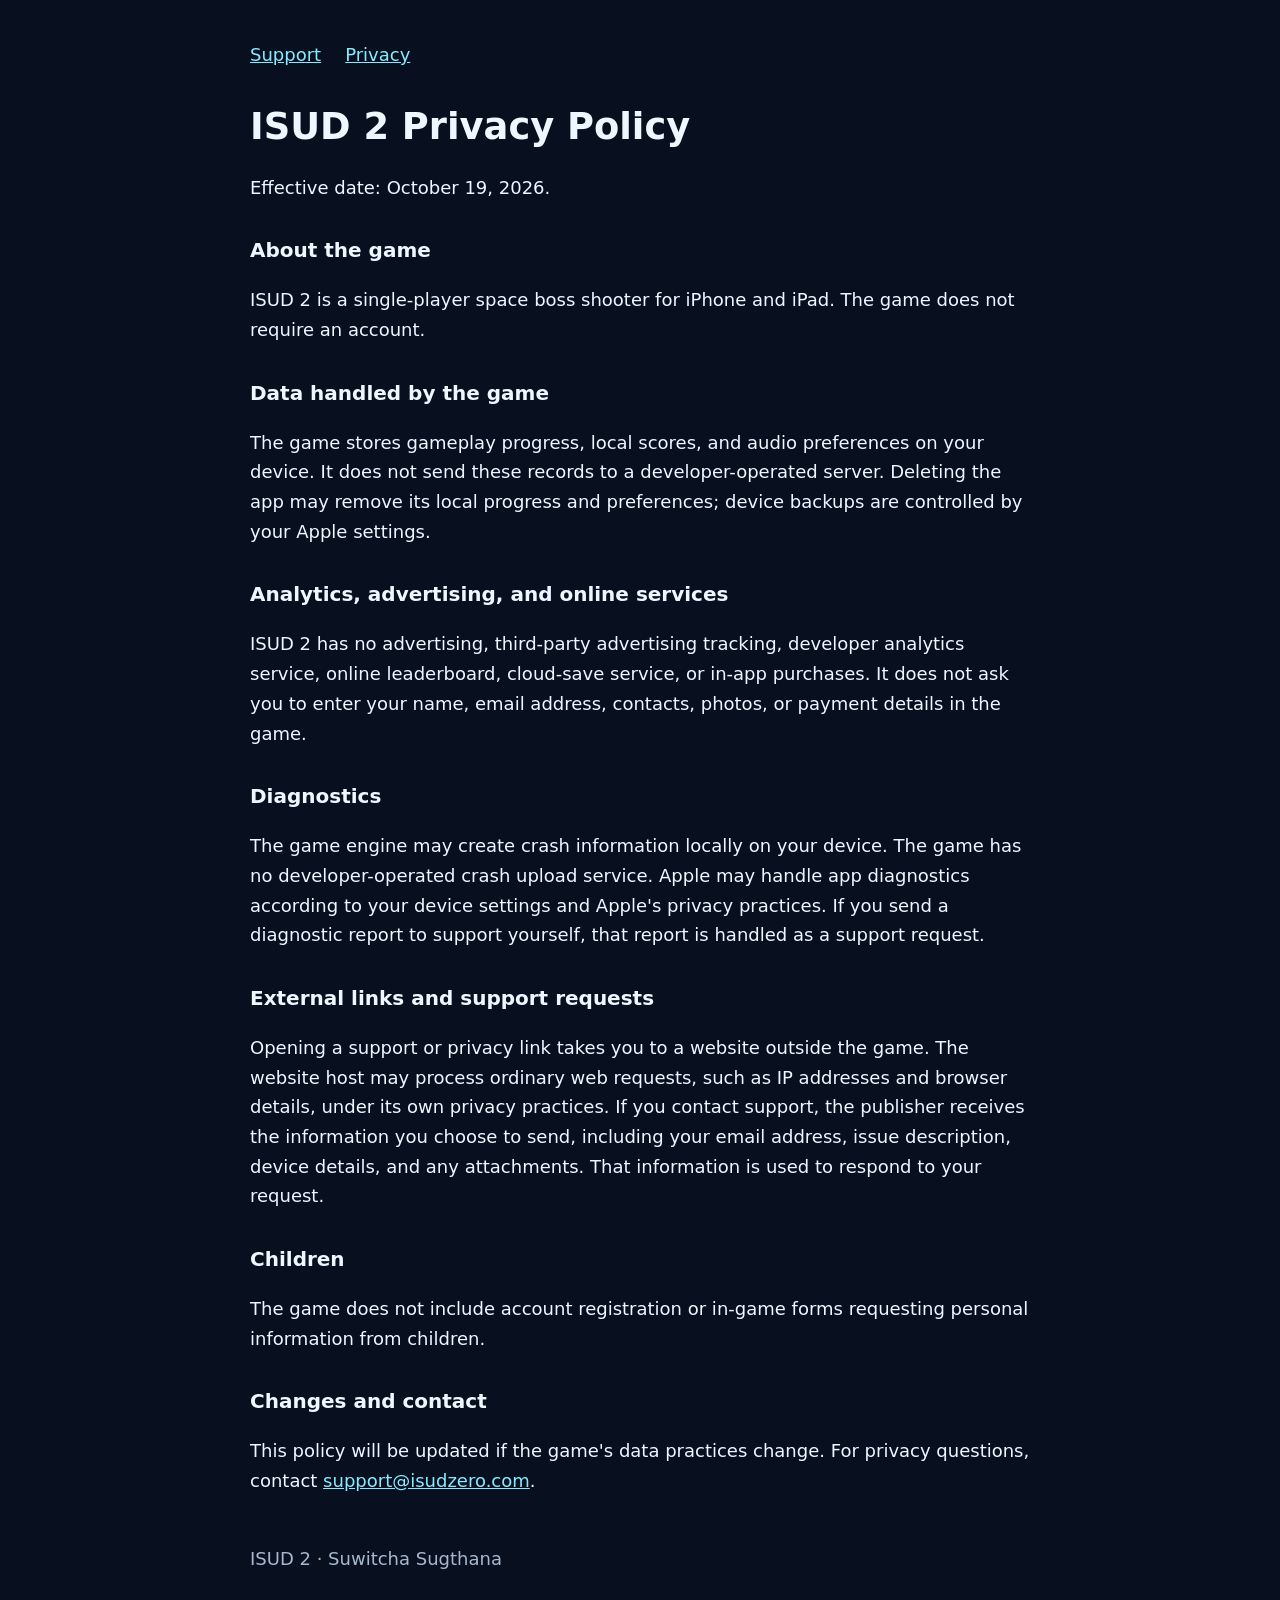
==== isud2-privacy.html @ 30c142c4 "Add minimal ISUD 2 privacy policy" ====
<!doctype html>
<html lang="en"><head><meta charset="utf-8"><meta name="viewport" content="width=device-width, initial-scale=1"><title>ISUD 2 Privacy Policy</title><style>body{margin:0;background:#081020;color:#eef7ff;font:18px/1.65 system-ui,sans-serif}main{max-width:780px;margin:auto;padding:40px 24px 80px}a{color:#88eaff}nav{display:flex;gap:24px;margin-bottom:36px}h1{font-size:2.3rem;line-height:1.15}h2{margin-top:32px;font-size:1.25rem}.draft{border:1px solid #eac46a;padding:16px;color:#ffe3a1}footer{margin-top:48px;color:#a8b8ce}</style></head><body><main><nav aria-label="ISUD 2"><a href="isud2-support.html">Support</a><a href="isud2-privacy.html">Privacy</a></nav><h1>ISUD 2 Privacy Policy</h1><p>Effective date: October 19, 2026.</p>
<h2>About the game</h2><p>ISUD 2 is a single-player space boss shooter for iPhone and iPad. The game does not require an account.</p>
<h2>Data handled by the game</h2><p>The game stores gameplay progress, local scores, and audio preferences on your device. It does not send these records to a developer-operated server. Deleting the app may remove its local progress and preferences; device backups are controlled by your Apple settings.</p>
<h2>Analytics, advertising, and online services</h2><p>ISUD 2 has no advertising, third-party advertising tracking, developer analytics service, online leaderboard, cloud-save service, or in-app purchases. It does not ask you to enter your name, email address, contacts, photos, or payment details in the game.</p>
<h2>Diagnostics</h2><p>The game engine may create crash information locally on your device. The game has no developer-operated crash upload service. Apple may handle app diagnostics according to your device settings and Apple's privacy practices. If you send a diagnostic report to support yourself, that report is handled as a support request.</p>
<h2>External links and support requests</h2><p>Opening a support or privacy link takes you to a website outside the game. The website host may process ordinary web requests, such as IP addresses and browser details, under its own privacy practices. If you contact support, the publisher receives the information you choose to send, including your email address, issue description, device details, and any attachments. That information is used to respond to your request.</p>
<h2>Children</h2><p>The game does not include account registration or in-game forms requesting personal information from children.</p>
<h2>Changes and contact</h2><p>This policy will be updated if the game's data practices change. For privacy questions, contact <a href="mailto:support@isudzero.com">support@isudzero.com</a>.</p><footer>ISUD 2 · Suwitcha Sugthana</footer></main></body></html>
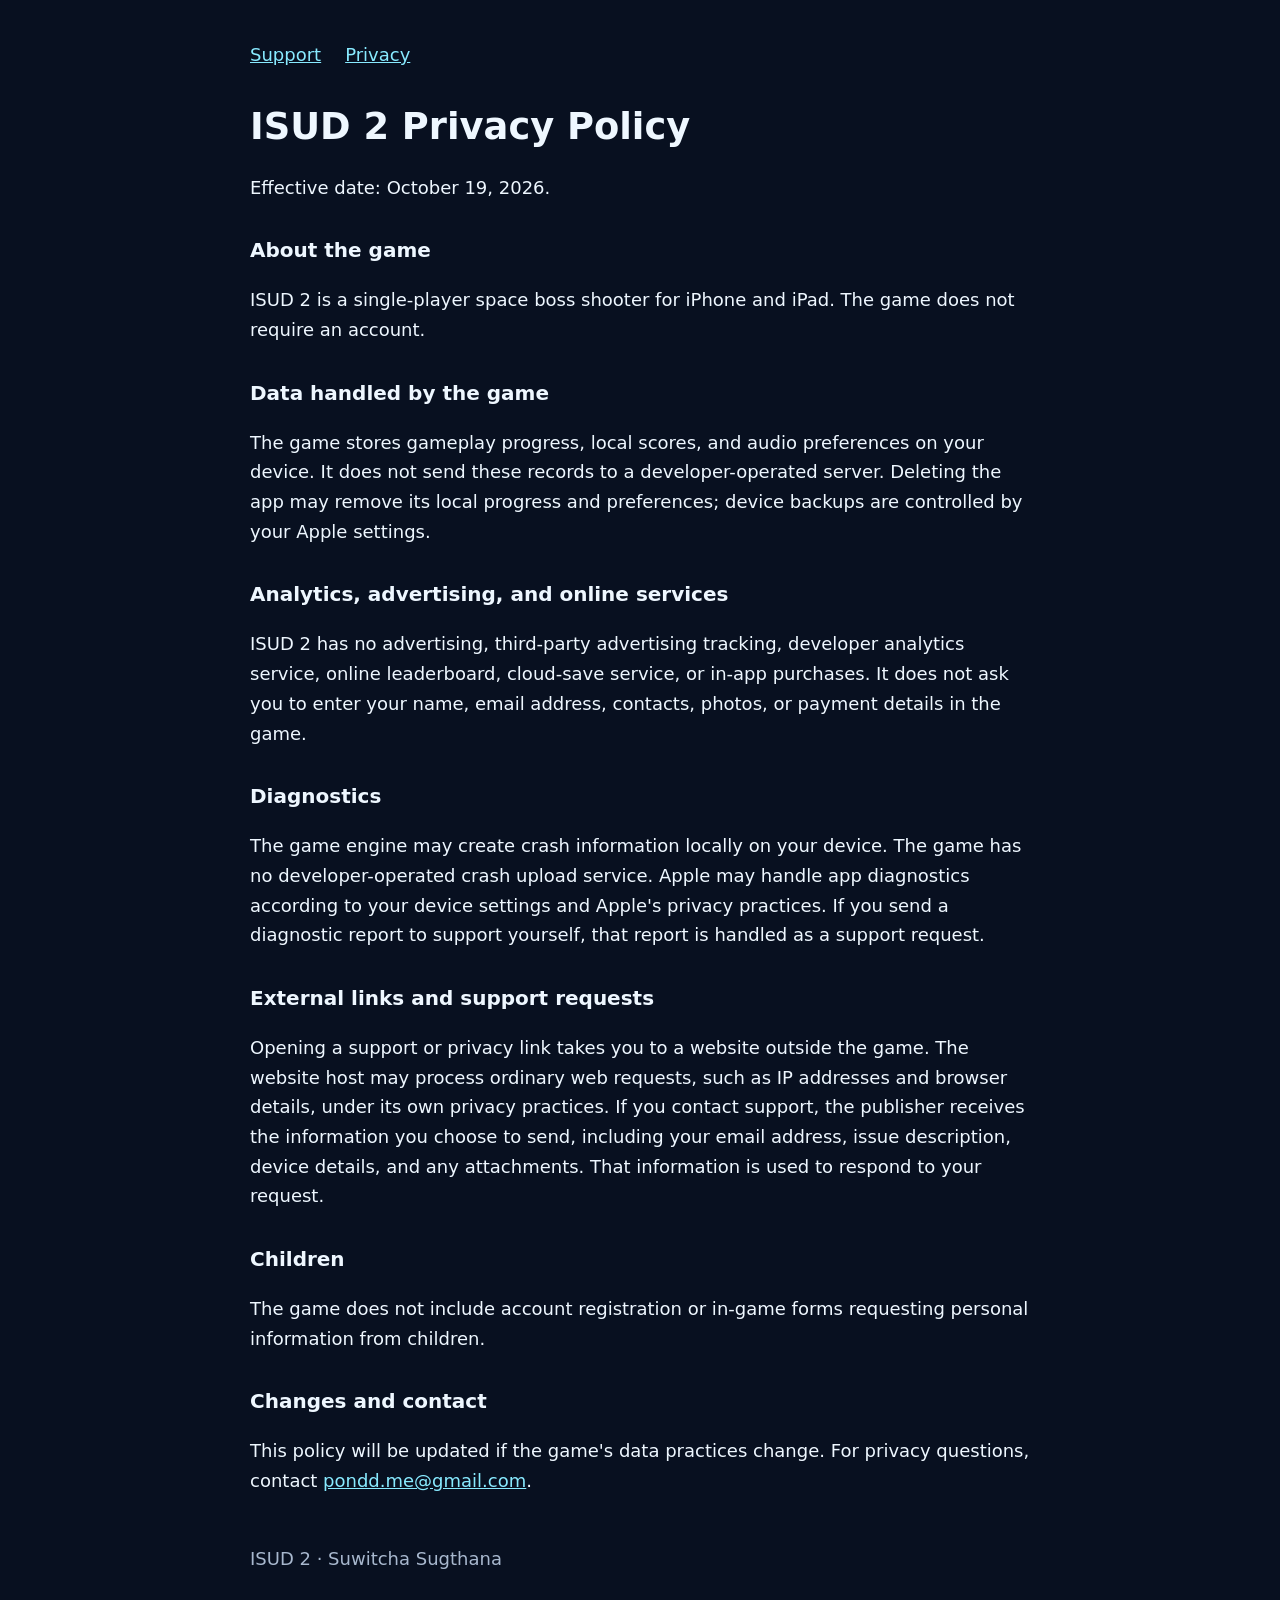
==== commit a71073fa: "Use approved ISUD 2 publisher support contact" ====
--- a/isud2-privacy.html
+++ b/isud2-privacy.html
@@ -6,4 +6,4 @@
 <h2>Diagnostics</h2><p>The game engine may create crash information locally on your device. The game has no developer-operated crash upload service. Apple may handle app diagnostics according to your device settings and Apple's privacy practices. If you send a diagnostic report to support yourself, that report is handled as a support request.</p>
 <h2>External links and support requests</h2><p>Opening a support or privacy link takes you to a website outside the game. The website host may process ordinary web requests, such as IP addresses and browser details, under its own privacy practices. If you contact support, the publisher receives the information you choose to send, including your email address, issue description, device details, and any attachments. That information is used to respond to your request.</p>
 <h2>Children</h2><p>The game does not include account registration or in-game forms requesting personal information from children.</p>
-<h2>Changes and contact</h2><p>This policy will be updated if the game's data practices change. For privacy questions, contact <a href="mailto:support@isudzero.com">support@isudzero.com</a>.</p><footer>ISUD 2 · Suwitcha Sugthana</footer></main></body></html>
+<h2>Changes and contact</h2><p>This policy will be updated if the game's data practices change. For privacy questions, contact <a href="mailto:pondd.me@gmail.com">pondd.me@gmail.com</a>.</p><footer>ISUD 2 · Suwitcha Sugthana</footer></main></body></html>
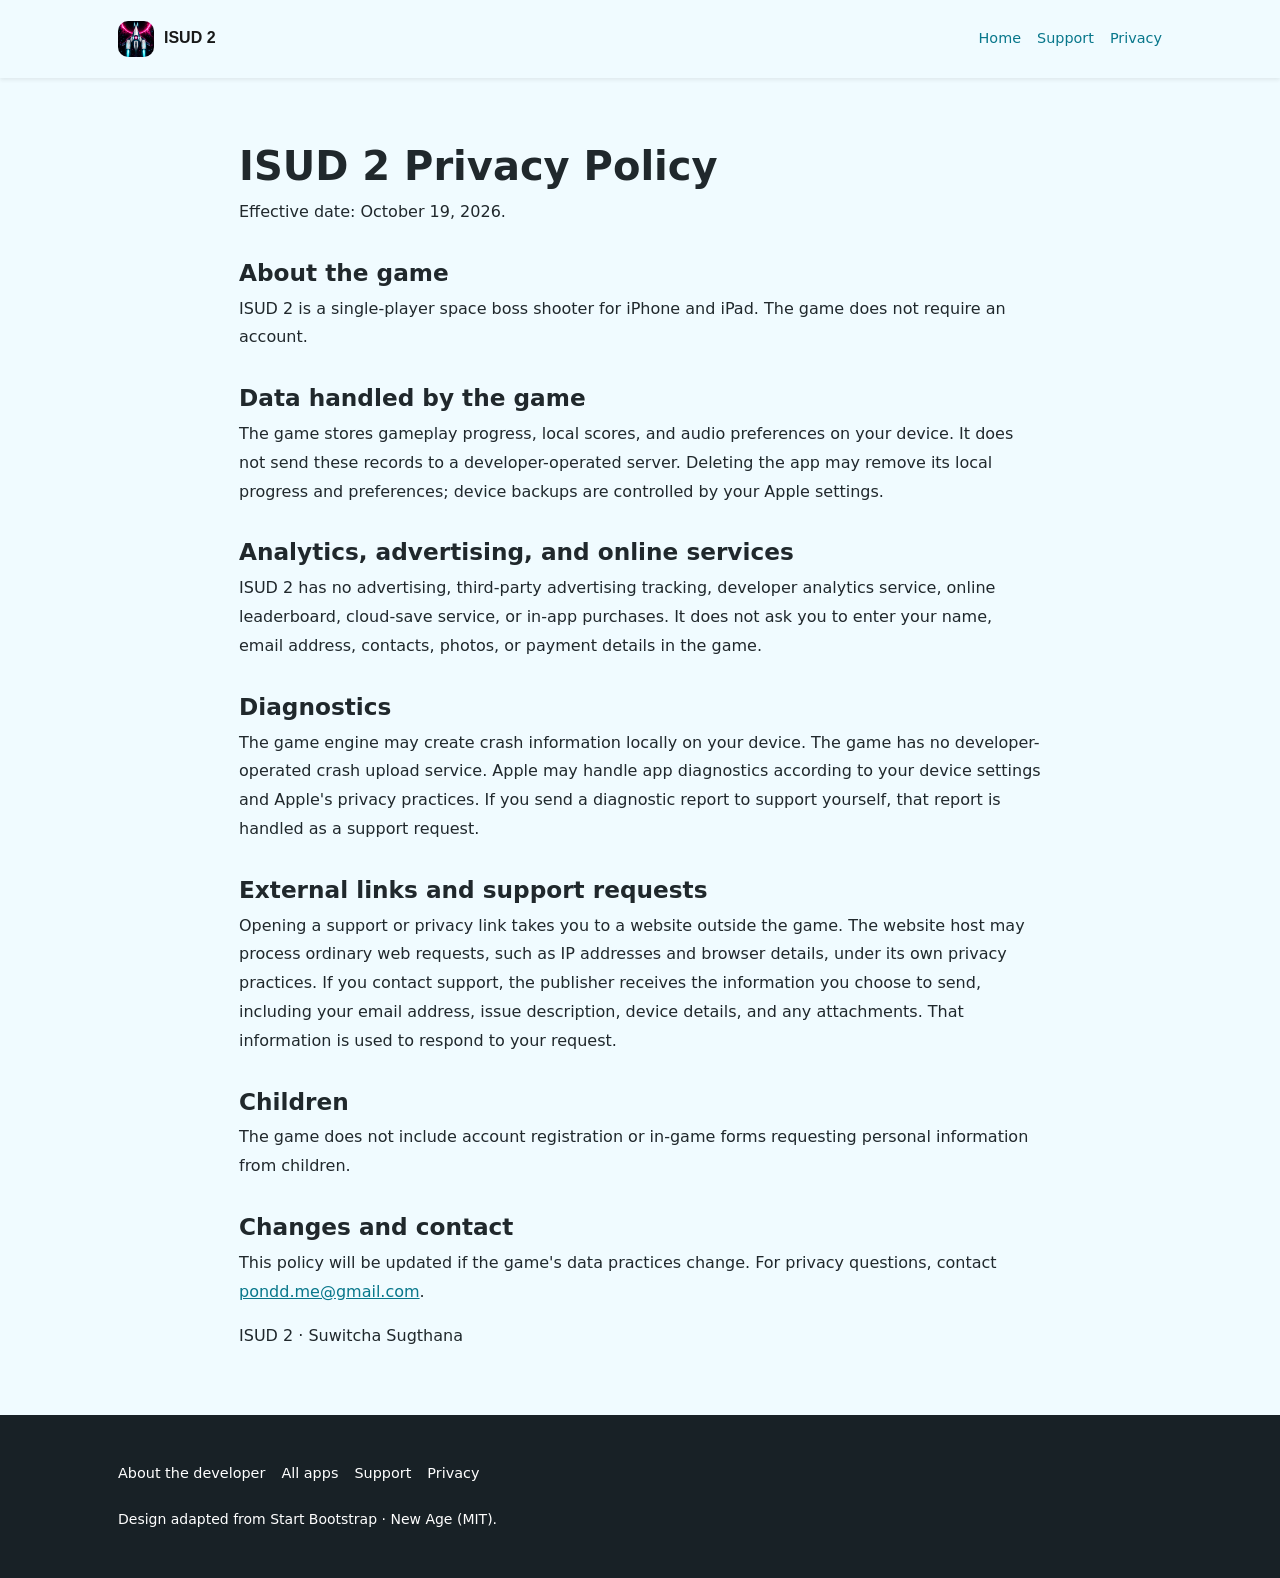
==== commit 5ac9a7b8: "Refresh app website with customized New Age design" ====
--- a/isud2-privacy.html
+++ b/isud2-privacy.html
@@ -1,9 +1,10 @@
-<!doctype html>
-<html lang="en"><head><meta charset="utf-8"><meta name="viewport" content="width=device-width, initial-scale=1"><title>ISUD 2 Privacy Policy</title><style>body{margin:0;background:#081020;color:#eef7ff;font:18px/1.65 system-ui,sans-serif}main{max-width:780px;margin:auto;padding:40px 24px 80px}a{color:#88eaff}nav{display:flex;gap:24px;margin-bottom:36px}h1{font-size:2.3rem;line-height:1.15}h2{margin-top:32px;font-size:1.25rem}.draft{border:1px solid #eac46a;padding:16px;color:#ffe3a1}footer{margin-top:48px;color:#a8b8ce}</style></head><body><main><nav aria-label="ISUD 2"><a href="isud2-support.html">Support</a><a href="isud2-privacy.html">Privacy</a></nav><h1>ISUD 2 Privacy Policy</h1><p>Effective date: October 19, 2026.</p>
+<!DOCTYPE html>
+
+<html lang="en"><head><meta charset="utf-8"/><meta content="width=device-width, initial-scale=1" name="viewport"/><title>ISUD 2 Privacy Policy</title><meta content="Pilot an interceptor into arcade boss battles. Choose from eight 3D bosses and face them in any order. Each encounter unfolds across three phases, with its own patterns and special weapons to watch for." name="description"/><link href="assets/isud2-icon.jpg" rel="icon"/><link href="assets/new-age/styles.css" rel="stylesheet"/><link href="assets/new-age/brand.css" rel="stylesheet"/></head><body><a class="skip-link" href="#main">Skip to content</a><nav aria-label="Main navigation" class="navbar navbar-expand-lg navbar-light shadow-sm" id="mainNav"><div class="container px-5"><a class="navbar-brand fw-bold" href="isud2.html"><img alt="" src="assets/isud2-icon.jpg"/>ISUD 2</a><div class="site-links"><a href="isud2.html">Home</a><a href="isud2-support.html">Support</a><a href="isud2-privacy.html">Privacy</a></div></div></nav><main class="legal-content" id="main"><h1>ISUD 2 Privacy Policy</h1><p>Effective date: October 19, 2026.</p>
 <h2>About the game</h2><p>ISUD 2 is a single-player space boss shooter for iPhone and iPad. The game does not require an account.</p>
 <h2>Data handled by the game</h2><p>The game stores gameplay progress, local scores, and audio preferences on your device. It does not send these records to a developer-operated server. Deleting the app may remove its local progress and preferences; device backups are controlled by your Apple settings.</p>
 <h2>Analytics, advertising, and online services</h2><p>ISUD 2 has no advertising, third-party advertising tracking, developer analytics service, online leaderboard, cloud-save service, or in-app purchases. It does not ask you to enter your name, email address, contacts, photos, or payment details in the game.</p>
 <h2>Diagnostics</h2><p>The game engine may create crash information locally on your device. The game has no developer-operated crash upload service. Apple may handle app diagnostics according to your device settings and Apple's privacy practices. If you send a diagnostic report to support yourself, that report is handled as a support request.</p>
 <h2>External links and support requests</h2><p>Opening a support or privacy link takes you to a website outside the game. The website host may process ordinary web requests, such as IP addresses and browser details, under its own privacy practices. If you contact support, the publisher receives the information you choose to send, including your email address, issue description, device details, and any attachments. That information is used to respond to your request.</p>
 <h2>Children</h2><p>The game does not include account registration or in-game forms requesting personal information from children.</p>
-<h2>Changes and contact</h2><p>This policy will be updated if the game's data practices change. For privacy questions, contact <a href="mailto:pondd.me@gmail.com">pondd.me@gmail.com</a>.</p><footer>ISUD 2 · Suwitcha Sugthana</footer></main></body></html>
+<h2>Changes and contact</h2><p>This policy will be updated if the game's data practices change. For privacy questions, contact <a href="mailto:pondd.me@gmail.com">pondd.me@gmail.com</a>.</p><div>ISUD 2 · Suwitcha Sugthana</div></main><footer class="py-5"><div class="container px-5"><div class="site-links"><a href="https://pond1982.github.io/Pondd-Page/">About the developer</a><a href="https://pond1982.github.io/Pondd-Page/apps.html">All apps</a><a href="isud2-support.html">Support</a><a href="isud2-privacy.html">Privacy</a></div><p class="small mt-4 mb-0">Design adapted from Start Bootstrap · New Age (MIT).</p></div></footer></body></html>
--- a/assets/new-age/brand.css
+++ b/assets/new-age/brand.css
@@ -0,0 +1 @@
+:root{--accent:#08778b;--accent-end:#482486;--paper:#f0fbff}body{font-family:system-ui,-apple-system,sans-serif;color:#20282c;background:var(--paper)}h1,h2,h3,.navbar-brand{font-family:system-ui,-apple-system,sans-serif}a{color:var(--accent)}a:hover{color:var(--accent-end)}a:focus-visible,summary:focus-visible{outline:3px solid var(--accent);outline-offset:5px}.skip-link{position:absolute;top:-100px;left:1rem;z-index:100;background:white;padding:1rem}.skip-link:focus{top:1rem}#mainNav{position:relative;padding:1rem 0;background:var(--paper)}.navbar-brand{white-space:normal;max-width:100%;font-size:1rem}.navbar-brand img{width:36px;height:36px;border-radius:10px;margin-right:10px}.site-links{display:flex;gap:1rem;flex-wrap:wrap;font-size:.9rem}.site-links a{text-decoration:none}.masthead{padding:4rem 0 5rem;background:var(--paper)}.display-1{font-size:clamp(2.5rem,5.5vw,5rem);font-weight:750;letter-spacing:-.055em;line-height:1.06!important}.eyebrow{color:var(--accent);font-weight:700;text-transform:uppercase;letter-spacing:.12em;font-size:.75rem}.lead{line-height:1.65}.bg-gradient-primary-to-secondary{background:linear-gradient(120deg,var(--accent),var(--accent-end))!important}.masthead-device-mockup{position:relative;padding:1.5rem 0}.masthead-device-mockup:before{content:"";position:absolute;inset:13% 0;border-radius:50%;background:linear-gradient(120deg,var(--accent),var(--accent-end));opacity:.15}.game-screen{position:relative;display:block;width:auto;max-width:85%;max-height:570px;margin:auto;border-radius:24px;box-shadow:0 25px 65px #14242b30}.feature-number{font-size:1rem;color:var(--accent);font-weight:750}.gallery{display:flex;gap:1.5rem;justify-content:center;flex-wrap:wrap}.gallery img{height:360px;max-width:100%;object-fit:contain;border-radius:16px}.app-badge{height:3.25rem}.btn-primary{background:var(--accent);border-color:var(--accent)}.btn-primary:hover{background:var(--accent-end);border-color:var(--accent-end)}footer{background:#182126;color:white}footer a{color:#fff!important}.legal-content{max-width:850px;margin:0 auto;padding:4rem 1.5rem;line-height:1.8}.legal-content h1{font-size:2.5rem}.legal-content h2{font-size:1.45rem;margin-top:2rem}.legal-content section{padding:1rem 0}.legal-content .container{padding:0}.legal-content img{max-width:100%;height:auto}.legal-content nav{display:flex;gap:1rem;flex-wrap:wrap}details{padding:1rem 0;border-bottom:1px solid #cbd3ce}summary{cursor:pointer;font-weight:650}@media(max-width:575px){.container.px-5{padding-left:1.5rem!important;padding-right:1.5rem!important}.masthead{padding-top:2.5rem}.game-screen{max-height:450px}.site-links{gap:.75rem}.navbar .container{gap:1rem}}@media(prefers-reduced-motion:reduce){html{scroll-behavior:auto!important}*{animation:none!important;transition:none!important}}
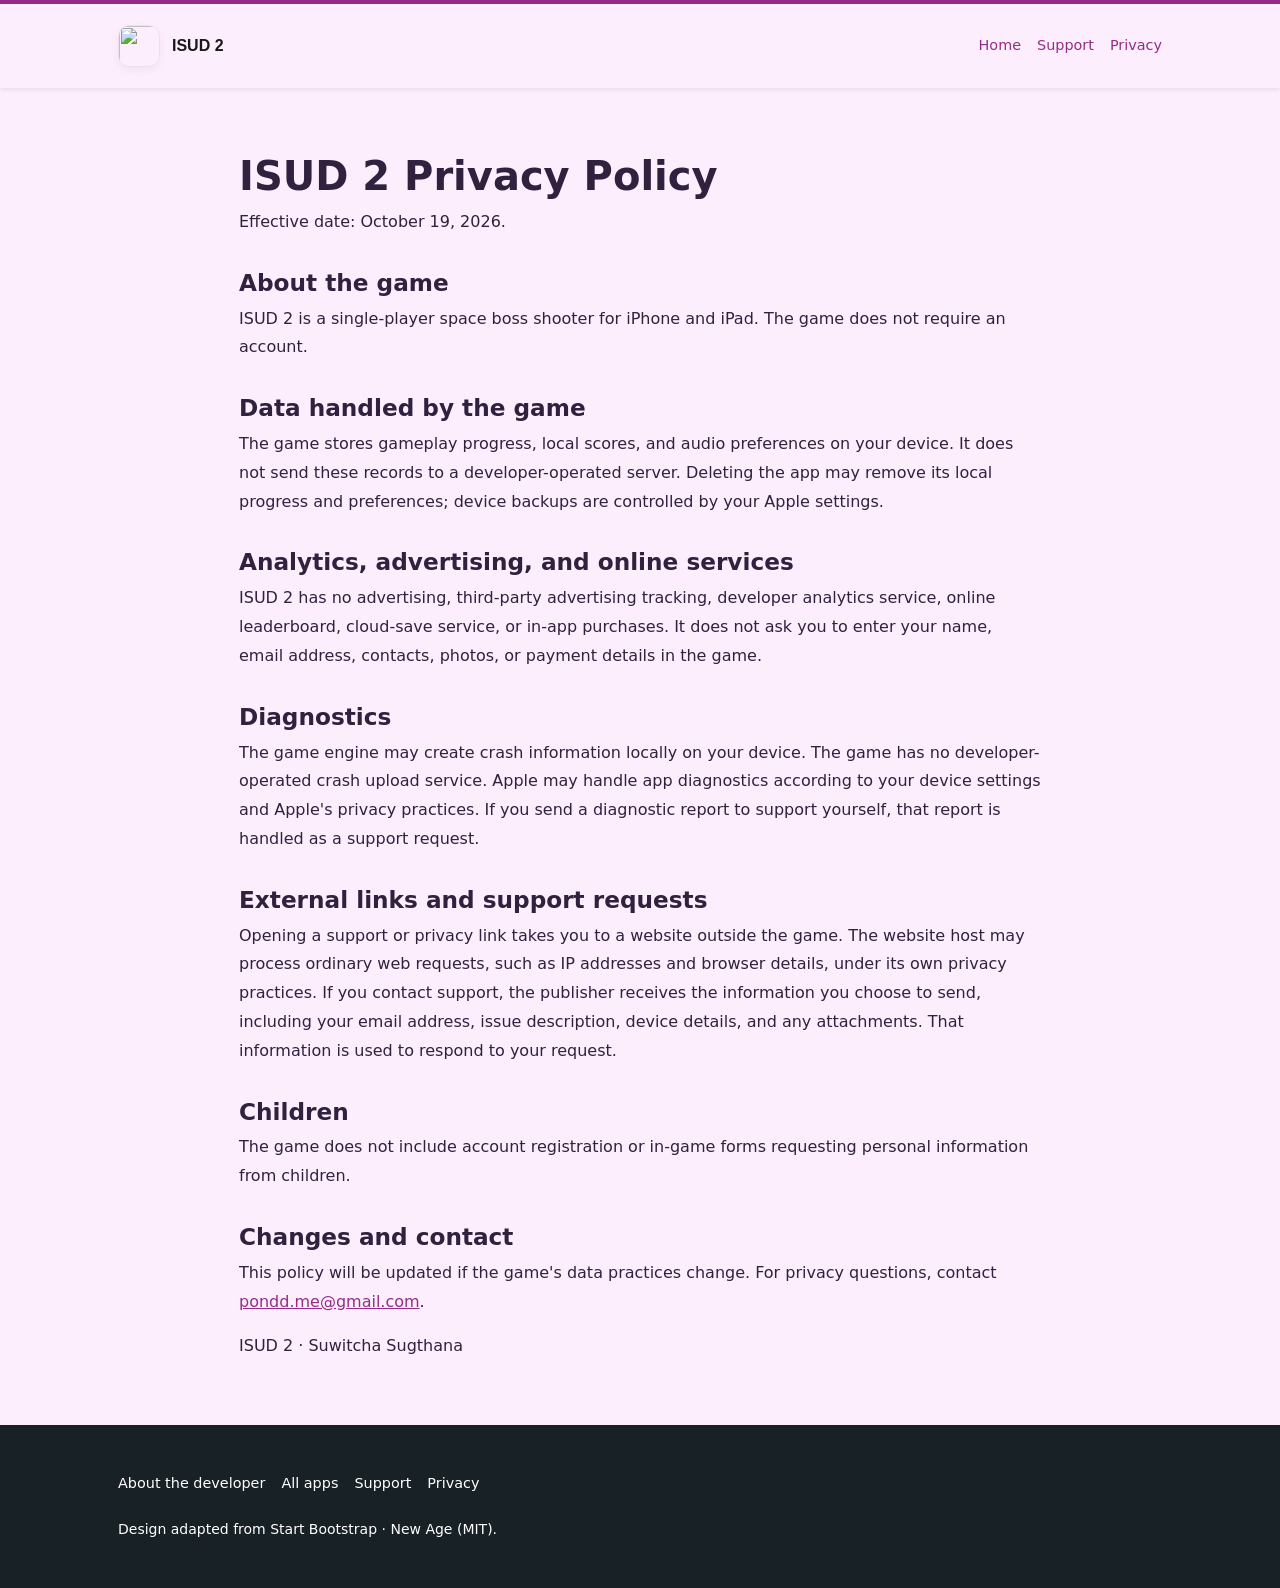
==== commit 02761a08: "Give each app its own palette, real icon, and shared app showcase" ====
--- a/isud2-privacy.html
+++ b/isud2-privacy.html
@@ -1,10 +1,12 @@
 <!DOCTYPE html>
 
-<html lang="en"><head><meta charset="utf-8"/><meta content="width=device-width, initial-scale=1" name="viewport"/><title>ISUD 2 Privacy Policy</title><meta content="Pilot an interceptor into arcade boss battles. Choose from eight 3D bosses and face them in any order. Each encounter unfolds across three phases, with its own patterns and special weapons to watch for." name="description"/><link href="assets/isud2-icon.jpg" rel="icon"/><link href="assets/new-age/styles.css" rel="stylesheet"/><link href="assets/new-age/brand.css" rel="stylesheet"/></head><body><a class="skip-link" href="#main">Skip to content</a><nav aria-label="Main navigation" class="navbar navbar-expand-lg navbar-light shadow-sm" id="mainNav"><div class="container px-5"><a class="navbar-brand fw-bold" href="isud2.html"><img alt="" src="assets/isud2-icon.jpg"/>ISUD 2</a><div class="site-links"><a href="isud2.html">Home</a><a href="isud2-support.html">Support</a><a href="isud2-privacy.html">Privacy</a></div></div></nav><main class="legal-content" id="main"><h1>ISUD 2 Privacy Policy</h1><p>Effective date: October 19, 2026.</p>
+<html lang="en"><head><meta charset="utf-8"/><meta content="width=device-width, initial-scale=1" name="viewport"/><title>ISUD 2 Privacy Policy</title><meta content="Pilot an interceptor into arcade boss battles. Choose from eight 3D bosses and face them in any order. Each encounter unfolds across three phases, with its own patterns and special weapons to watch for." name="description"/><link href="assets/new-age/styles.css" rel="stylesheet"/><link href="assets/new-age/brand.css" rel="stylesheet"/><link rel="stylesheet" href="app-family/brand.css?v=20261112">
+<link rel="icon" href="https://pond1982.github.io/Pondd-Page/assets/app-icons/6824559010.webp" type="image/webp">
+</head><body data-app-theme="isud-neon"><a class="skip-link" href="#main">Skip to content</a><nav aria-label="Main navigation" class="navbar navbar-expand-lg navbar-light shadow-sm" id="mainNav"><div class="container px-5"><a class="navbar-brand fw-bold" href="isud2.html"><img class="app-brand-icon" src="https://pond1982.github.io/Pondd-Page/assets/app-icons/6824559010.webp" width="42" height="42" alt="" decoding="async">ISUD 2</a><div class="site-links"><a href="isud2.html">Home</a><a href="isud2-support.html">Support</a><a href="isud2-privacy.html">Privacy</a></div></div></nav><main class="legal-content" id="main"><h1>ISUD 2 Privacy Policy</h1><p>Effective date: October 19, 2026.</p>
 <h2>About the game</h2><p>ISUD 2 is a single-player space boss shooter for iPhone and iPad. The game does not require an account.</p>
 <h2>Data handled by the game</h2><p>The game stores gameplay progress, local scores, and audio preferences on your device. It does not send these records to a developer-operated server. Deleting the app may remove its local progress and preferences; device backups are controlled by your Apple settings.</p>
 <h2>Analytics, advertising, and online services</h2><p>ISUD 2 has no advertising, third-party advertising tracking, developer analytics service, online leaderboard, cloud-save service, or in-app purchases. It does not ask you to enter your name, email address, contacts, photos, or payment details in the game.</p>
 <h2>Diagnostics</h2><p>The game engine may create crash information locally on your device. The game has no developer-operated crash upload service. Apple may handle app diagnostics according to your device settings and Apple's privacy practices. If you send a diagnostic report to support yourself, that report is handled as a support request.</p>
 <h2>External links and support requests</h2><p>Opening a support or privacy link takes you to a website outside the game. The website host may process ordinary web requests, such as IP addresses and browser details, under its own privacy practices. If you contact support, the publisher receives the information you choose to send, including your email address, issue description, device details, and any attachments. That information is used to respond to your request.</p>
 <h2>Children</h2><p>The game does not include account registration or in-game forms requesting personal information from children.</p>
-<h2>Changes and contact</h2><p>This policy will be updated if the game's data practices change. For privacy questions, contact <a href="mailto:pondd.me@gmail.com">pondd.me@gmail.com</a>.</p><div>ISUD 2 · Suwitcha Sugthana</div></main><footer class="py-5"><div class="container px-5"><div class="site-links"><a href="https://pond1982.github.io/Pondd-Page/">About the developer</a><a href="https://pond1982.github.io/Pondd-Page/apps.html">All apps</a><a href="isud2-support.html">Support</a><a href="isud2-privacy.html">Privacy</a></div><p class="small mt-4 mb-0">Design adapted from Start Bootstrap · New Age (MIT).</p></div></footer></body></html>+<h2>Changes and contact</h2><p>This policy will be updated if the game's data practices change. For privacy questions, contact <a href="mailto:pondd.me@gmail.com">pondd.me@gmail.com</a>.</p><div>ISUD 2 · Suwitcha Sugthana</div></main><footer class="py-5"><div class="container px-5"><div class="site-links"><a href="https://pond1982.github.io/Pondd-Page/">About the developer</a><a href="https://pond1982.github.io/Pondd-Page/index.html#apps">All apps</a><a href="isud2-support.html">Support</a><a href="isud2-privacy.html">Privacy</a></div><p class="small mt-4 mb-0">Design adapted from Start Bootstrap · New Age (MIT).</p></div></footer></body></html>
--- a/app-family/brand.css
+++ b/app-family/brand.css
@@ -0,0 +1,43 @@
+:root{--brand-accent:#952c87;--brand-secondary:#096779;--brand-tint:#fceefd;--brand-soft:#eec5ec;--brand-highlight:#48cddd;--brand-ink:#30223f;--accent:#952c87;--second:#096779;--tint:#fceefd;--ink:#30223f;--brand:#952c87;--accent-end:#096779;--paper:#fceefd;--app-accent:#952c87;--app-secondary:#096779;--app-paper:#fceefd;--app-ink:#30223f;--bs-primary:#952c87}
+
+/* App identity and shared portfolio. Static, responsive, and readable without JavaScript. */
+body{color:var(--brand-ink)}
+body .masthead{background:linear-gradient(125deg,var(--brand-tint) 4%,var(--brand-soft) 100%)}
+body .detail-section{background:var(--brand-tint)}
+body .bg-gradient-primary-to-secondary{background:linear-gradient(115deg,var(--brand-accent),var(--brand-secondary))!important}
+body .art-orb,body .masthead-device-mockup:before,body .hero-screen:before,body .hero-art:before,body .hero-media:before,body .camp-figure:before,body .app-art:before{background:linear-gradient(130deg,var(--brand-highlight),var(--brand-accent))}
+body #mainNav,body nav.navbar,body .site-header,body>nav.nav,body header.site{border-top:4px solid var(--brand-accent)}
+body .navbar-brand,body a.brand{display:inline-flex;align-items:center;gap:12px;max-width:100%;line-height:1.25;vertical-align:middle}
+body .navbar-brand img.app-brand-icon,body .brand img.app-brand-icon{display:block;flex:0 0 42px;width:42px;height:42px;margin:0;border-radius:11px;object-fit:cover;border:1px solid #0000000f;box-shadow:0 3px 10px #0000000c}
+body .app-identity{display:flex;align-items:center;gap:16px;margin:0 0 24px;text-align:left;color:var(--brand-ink)}
+body .app-identity img{width:72px;height:72px;flex:0 0 72px;object-fit:cover;border-radius:19px;border:1px solid #00000010;box-shadow:0 6px 20px #00000012}
+body .app-identity span{min-width:0}body .app-identity small{display:block;text-transform:uppercase;letter-spacing:.12em;font:700 .65rem/1.6 system-ui,sans-serif;color:var(--brand-accent)}
+body .app-identity strong{display:block;font:700 1.05rem/1.4 system-ui,sans-serif;max-width:28rem}
+body .pondd-about{background:var(--brand-tint);color:var(--brand-ink)}
+body .pondd-character-stage{border-color:var(--brand-secondary);background:radial-gradient(ellipse at 50% 88%,var(--brand-secondary) 0,var(--brand-ink) 48%,#15161d 85%)}
+body .pondd-character-stage:focus-visible,body .pondd-character-pause:focus-visible{outline-color:var(--brand-accent)}
+body .app-family{background:linear-gradient(165deg,var(--brand-tint),#fff 80%);padding:80px 24px;max-width:none;margin:0;color:var(--brand-ink);border-top:1px solid var(--brand-soft);text-align:left}
+body .app-family-inner{max-width:1140px;margin:auto;padding:0;width:100%}
+body .app-family-heading{display:flex;align-items:flex-end;justify-content:space-between;gap:24px;margin-bottom:30px}
+body .app-family-kicker{font:750 .72rem/1.5 system-ui,sans-serif;color:var(--brand-accent);letter-spacing:.13em;text-transform:uppercase;margin:0 0 12px}
+body .app-family h2{font-size:clamp(2rem,3.5vw,3rem);line-height:1.13;letter-spacing:-.035em;color:var(--brand-ink);margin:0 0 14px}
+body .app-family-intro{max-width:570px;color:#4c5664;line-height:1.65;margin:0;font-size:1rem}
+body .app-family-directory{display:inline-flex;align-items:center;justify-content:center;flex:0 0 auto;padding:12px 18px;border:1px solid var(--brand-accent);border-radius:999px;color:var(--brand-accent);font-size:.86rem;font-weight:700;text-decoration:none;background:#fff;min-height:44px}
+body .app-family-directory:hover{background:var(--brand-accent);color:#fff}
+body .app-family-list{list-style:none;display:grid;grid-template-columns:repeat(3,minmax(0,1fr));gap:16px;padding:0;margin:0}
+body .app-family-item{margin:0;padding:20px;border:1px solid #1d2d431c;border-radius:18px;background:#fff;min-width:0;box-shadow:0 4px 18px #15243e04}
+body .app-family-item.is-current{border-color:var(--brand-accent);box-shadow:inset 0 3px 0 var(--brand-accent)}
+body .app-family-card-top{display:flex;align-items:center;gap:13px;margin:0 0 14px}
+body .app-family-card-top img{display:block;width:52px;height:52px;flex:0 0 52px;object-fit:cover;border-radius:13px;border:1px solid #0000000a;margin:0}
+body .app-family-card-top>div{min-width:0}
+body .app-family h3{color:var(--brand-ink);font:750 1rem/1.35 system-ui,sans-serif;letter-spacing:-.015em;margin:0 0 4px}
+body .app-family-meta{color:var(--brand-accent);font:600 .72rem/1.45 system-ui,sans-serif;margin:0}
+body .app-family-summary{color:#4c5664;font-size:.84rem;line-height:1.6;margin:0 0 15px}
+body .app-family-links{display:flex;flex-wrap:wrap;gap:4px 17px;margin:0}
+body .app-family-links a{display:inline-flex;align-items:center;min-height:36px;color:var(--brand-accent);font:700 .8rem/1.3 system-ui,sans-serif;text-decoration:underline;text-underline-offset:4px}
+body .app-family a:focus-visible{outline:3px solid var(--brand-accent);outline-offset:4px}
+body .app-family-note{color:#59616b;font-size:.78rem;line-height:1.5;margin:24px 0 0}
+@media(min-width:1250px){body .app-family-list{grid-template-columns:repeat(4,minmax(0,1fr))}}
+@media(max-width:800px){body .app-family{padding:56px 20px}body .app-family-heading{display:block}body .app-family-directory{margin-top:22px}body .app-family-list{grid-template-columns:repeat(2,minmax(0,1fr))}body .app-identity{gap:13px}body .app-identity img{width:60px;height:60px;flex-basis:60px;border-radius:16px}}
+@media(max-width:520px){body .app-family-list{grid-template-columns:1fr}body .app-family-item{padding:18px}body .app-family h2{font-size:2rem}body .app-identity strong{font-size:.95rem}body .navbar-brand img.app-brand-icon,body .brand img.app-brand-icon{flex-basis:36px;width:36px;height:36px;border-radius:9px}}
+@media(prefers-reduced-motion:reduce){body .app-family *{transition:none!important;animation:none!important}}
